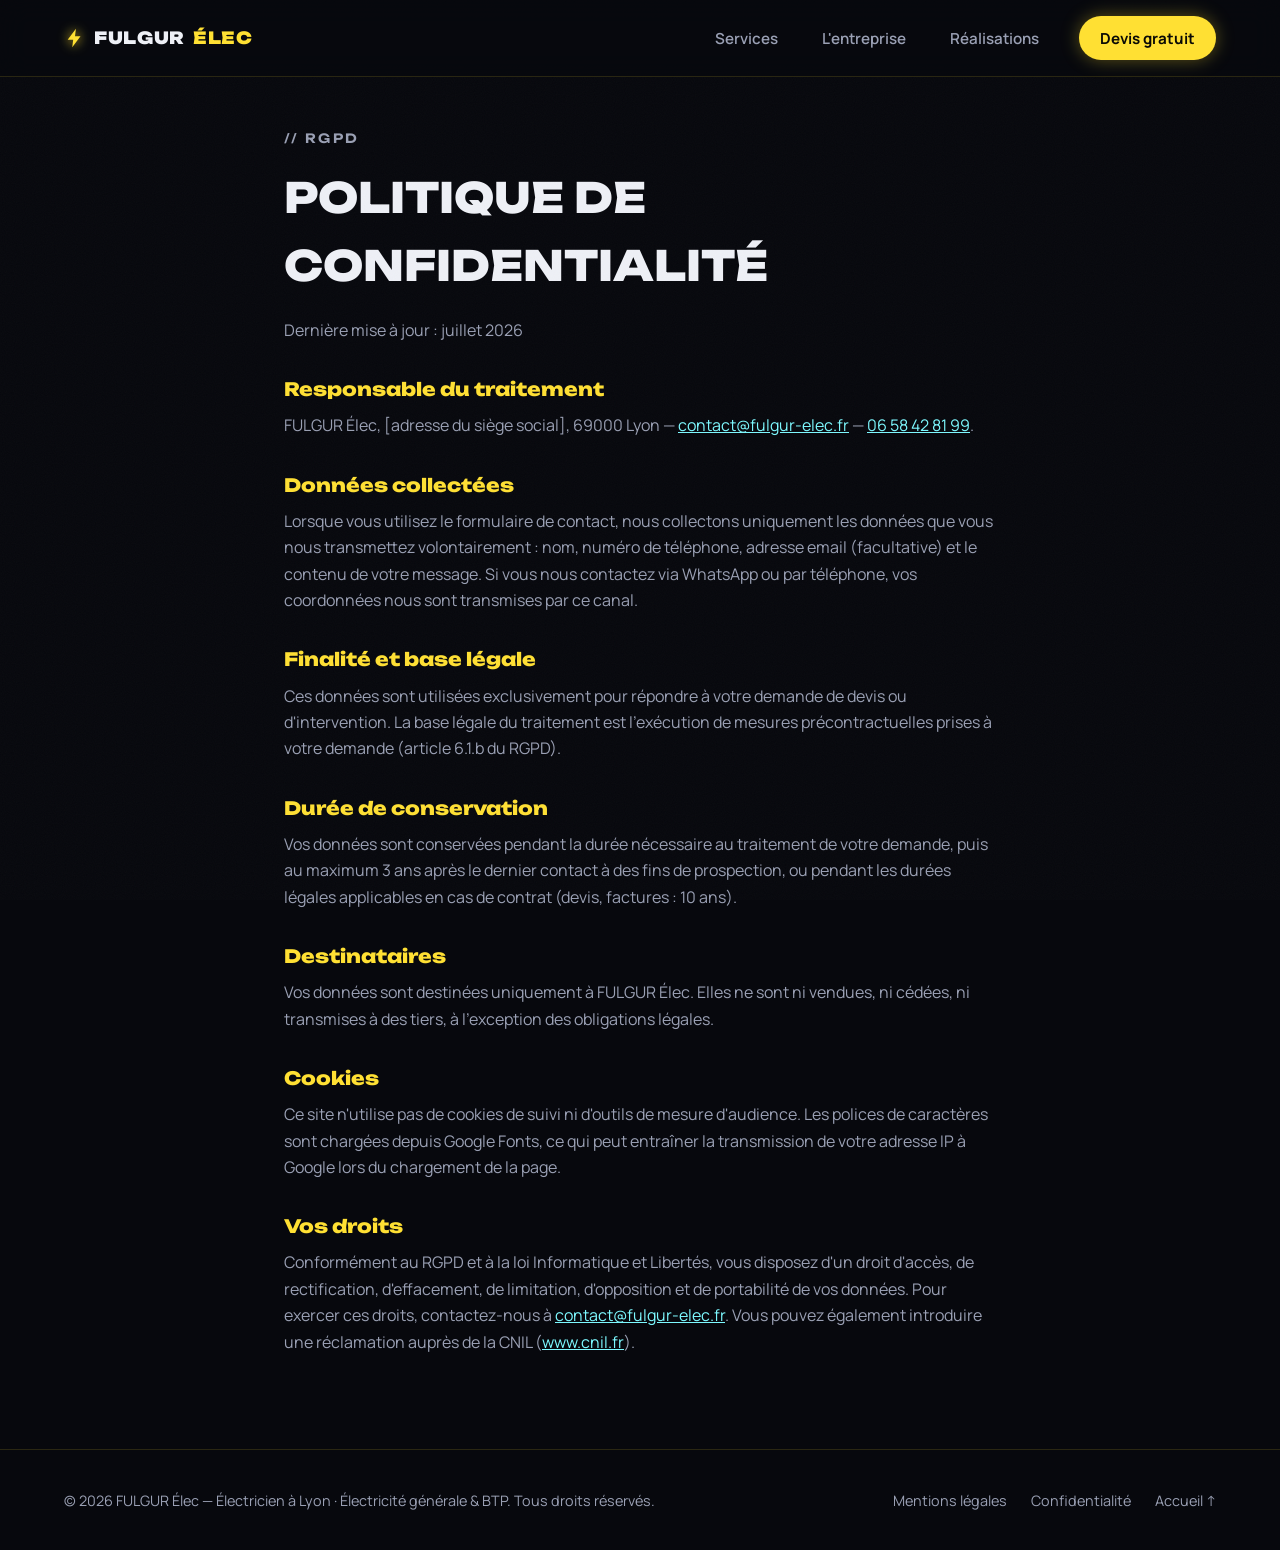
==== confidentialite.html @ 522bb9db "Pages RGPD : mentions légales + politique de confidentialité, liens footer Co-Authored-By: Claude Fa" ====
<!DOCTYPE html>
<html lang="fr">
<head>
<meta charset="UTF-8">
<meta name="viewport" content="width=device-width, initial-scale=1">
<title>Politique de confidentialité — FULGUR Élec, électricien à Lyon</title>
<meta name="description" content="Politique de confidentialité et protection des données personnelles (RGPD) du site FULGUR Élec.">
<meta name="robots" content="noindex">
<link rel="icon" type="image/png" href="favicon.png">
<link rel="preconnect" href="https://fonts.googleapis.com">
<link rel="preconnect" href="https://fonts.gstatic.com" crossorigin>
<link href="https://fonts.googleapis.com/css2?family=Unbounded:wght@400;600;800;900&family=Manrope:wght@400;500;600;700&display=swap" rel="stylesheet">
<link rel="stylesheet" href="styles.css">
</head>
<body>
<a class="skip-link" href="#main">Passer au contenu principal</a>

<header class="nav" id="top">
  <a href="index.html" class="nav__logo" aria-label="FULGUR Élec — accueil">
    <svg viewBox="0 0 24 24" fill="none" aria-hidden="true" class="logo-bolt">
      <path d="M13 2 4 14h6l-1 8 9-12h-6l1-8z" fill="currentColor"/>
    </svg>
    FULGUR<span>ÉLEC</span>
  </a>
  <nav aria-label="Navigation principale" class="nav__links" id="navlinks">
    <a href="index.html#services">Services</a>
    <a href="index.html#chiffres">L'entreprise</a>
    <a href="index.html#realisations">Réalisations</a>
    <a href="index.html#contact" class="nav__cta">Devis gratuit</a>
  </nav>
  <button class="nav__burger" id="burger" aria-label="Ouvrir le menu" aria-expanded="false" aria-controls="navlinks">
    <span></span><span></span><span></span>
  </button>
</header>

<main id="main" class="legal">
  <p class="section-tag">// RGPD</p>
  <h1>Politique de confidentialité</h1>
  <p>Dernière mise à jour : juillet 2026</p>

  <h2>Responsable du traitement</h2>
  <p>FULGUR Élec, [adresse du siège social], 69000 Lyon — <a href="mailto:contact@fulgur-elec.fr">contact@fulgur-elec.fr</a> — <a href="tel:+33658428199">06 58 42 81 99</a>.</p>

  <h2>Données collectées</h2>
  <p>Lorsque vous utilisez le formulaire de contact, nous collectons uniquement les données que vous nous transmettez volontairement : nom, numéro de téléphone, adresse email (facultative) et le contenu de votre message. Si vous nous contactez via WhatsApp ou par téléphone, vos coordonnées nous sont transmises par ce canal.</p>

  <h2>Finalité et base légale</h2>
  <p>Ces données sont utilisées exclusivement pour répondre à votre demande de devis ou d'intervention. La base légale du traitement est l'exécution de mesures précontractuelles prises à votre demande (article 6.1.b du RGPD).</p>

  <h2>Durée de conservation</h2>
  <p>Vos données sont conservées pendant la durée nécessaire au traitement de votre demande, puis au maximum 3 ans après le dernier contact à des fins de prospection, ou pendant les durées légales applicables en cas de contrat (devis, factures : 10 ans).</p>

  <h2>Destinataires</h2>
  <p>Vos données sont destinées uniquement à FULGUR Élec. Elles ne sont ni vendues, ni cédées, ni transmises à des tiers, à l'exception des obligations légales.</p>

  <h2>Cookies</h2>
  <p>Ce site n'utilise pas de cookies de suivi ni d'outils de mesure d'audience. Les polices de caractères sont chargées depuis Google Fonts, ce qui peut entraîner la transmission de votre adresse IP à Google lors du chargement de la page.</p>

  <h2>Vos droits</h2>
  <p>Conformément au RGPD et à la loi Informatique et Libertés, vous disposez d'un droit d'accès, de rectification, d'effacement, de limitation, d'opposition et de portabilité de vos données. Pour exercer ces droits, contactez-nous à <a href="mailto:contact@fulgur-elec.fr">contact@fulgur-elec.fr</a>. Vous pouvez également introduire une réclamation auprès de la CNIL (<a href="https://www.cnil.fr" rel="noopener" target="_blank">www.cnil.fr</a>).</p>
</main>

<footer class="footer">
  <p>© 2026 FULGUR Élec — Électricien à Lyon · Électricité générale &amp; BTP. Tous droits réservés.</p>
  <nav class="footer__legal" aria-label="Liens légaux">
    <a href="mentions-legales.html">Mentions légales</a>
    <a href="confidentialite.html">Confidentialité</a>
    <a href="index.html">Accueil ↑</a>
  </nav>
</footer>

<script src="script.js" defer></script>
</body>
</html>
---- styles.css ----
/* ============ FULGUR ÉLEC — thème haute tension ============ */
:root {
  --bg: #07080d;
  --surface: #0e1018;
  --surface-2: #141726;
  --line: rgba(255, 224, 51, .14);
  --on-surface: #eef0f6;
  --muted: #9aa0b4;
  --primary: #ffe033;         /* jaune électrique */
  --primary-dim: #d4b800;
  --on-primary: #0a0a05;
  --arc: #7df9ff;             /* cyan arc électrique */
  --error: #ff5c5c;
  --success: #4ade80;
  --font-display: "Unbounded", sans-serif;
  --font-body: "Manrope", sans-serif;
}

* { margin: 0; padding: 0; box-sizing: border-box; }
html { scroll-behavior: smooth; }
body {
  background: var(--bg);
  color: var(--on-surface);
  font-family: var(--font-body);
  font-size: 16px;
  line-height: 1.65;
  overflow-x: hidden;
}
img, svg { display: block; }
a { color: inherit; }

/* Grain subtil */
body::before {
  content: ""; position: fixed; inset: 0; pointer-events: none; z-index: 3;
  opacity: .05;
  background-image: url("data:image/svg+xml,%3Csvg xmlns='http://www.w3.org/2000/svg' width='120' height='120'%3E%3Cfilter id='n'%3E%3CfeTurbulence type='fractalNoise' baseFrequency='0.9' numOctaves='2'/%3E%3C/filter%3E%3Crect width='120' height='120' filter='url(%23n)' opacity='0.6'/%3E%3C/svg%3E");
}

.skip-link {
  position: absolute; left: -999px; top: 0; z-index: 100;
  background: var(--primary); color: var(--on-primary);
  padding: .75rem 1.25rem; font-weight: 700; text-decoration: none;
}
.skip-link:focus { left: 0; }

:focus-visible { outline: 3px solid var(--arc); outline-offset: 3px; border-radius: 4px; }

#sparks { position: fixed; inset: 0; z-index: 1; pointer-events: none; }

/* ============ NAV ============ */
.nav {
  position: fixed; top: 0; left: 0; right: 0; z-index: 50;
  display: flex; align-items: center; justify-content: space-between;
  padding: 1rem clamp(1.25rem, 5vw, 4rem);
  background: color-mix(in srgb, var(--bg) 78%, transparent);
  backdrop-filter: blur(14px);
  border-bottom: 1px solid var(--line);
}
.nav__logo {
  display: flex; align-items: center; gap: .5rem;
  font-family: var(--font-display); font-weight: 900; font-size: 1.05rem;
  letter-spacing: .04em; text-decoration: none; color: var(--on-surface);
  min-height: 44px;
}
.nav__logo span { color: var(--primary); }
.logo-bolt { width: 22px; height: 22px; color: var(--primary); filter: drop-shadow(0 0 6px var(--primary)); }
.nav__links { display: flex; align-items: center; gap: clamp(1rem, 3vw, 2.25rem); }
.nav__links a {
  text-decoration: none; color: var(--muted); font-weight: 600; font-size: .95rem;
  padding: .6rem .25rem; min-height: 44px; display: inline-flex; align-items: center;
  transition: color .2s ease;
}
.nav__links a:hover { color: var(--primary); }
.nav__cta {
  background: var(--primary); color: var(--on-primary) !important;
  padding: .6rem 1.3rem !important; border-radius: 999px; font-weight: 700 !important;
  box-shadow: 0 0 18px rgba(255, 224, 51, .35);
  transition: transform .15s ease, box-shadow .2s ease;
}
.nav__cta:hover { transform: translateY(-2px); box-shadow: 0 0 30px rgba(255, 224, 51, .55); }
.nav__burger { display: none; }

/* ============ HERO ============ */
.hero {
  position: relative; min-height: 100dvh;
  display: flex; align-items: center; justify-content: center;
  padding: 7rem 1.5rem 5rem; overflow: hidden;
}
.hero__grid {
  position: absolute; inset: 0; z-index: 0;
  background-image:
    linear-gradient(var(--line) 1px, transparent 1px),
    linear-gradient(90deg, var(--line) 1px, transparent 1px);
  background-size: 64px 64px;
  mask-image: radial-gradient(ellipse 80% 70% at 50% 40%, black 30%, transparent 75%);
  -webkit-mask-image: radial-gradient(ellipse 80% 70% at 50% 40%, black 30%, transparent 75%);
}
.hero__flash {
  position: absolute; inset: 0; z-index: 0; background: var(--arc); opacity: 0;
  animation: flash 7s infinite;
  mix-blend-mode: screen;
}
@keyframes flash {
  0%, 91%, 95%, 100% { opacity: 0; }
  92% { opacity: .10; }
  93% { opacity: .02; }
  94% { opacity: .14; }
}

/* Éclairs SVG */
.bolt { position: absolute; top: -5%; height: 110%; width: clamp(90px, 12vw, 180px); z-index: 0; }
.bolt--1 { left: 6%; }
.bolt--2 { right: 8%; }
.bolt--3 { left: 45%; opacity: .6; }
.bolt-path {
  fill: none; stroke: var(--primary); stroke-width: 3; stroke-linejoin: round;
  stroke-dasharray: 1400; stroke-dashoffset: 1400;
  filter: drop-shadow(0 0 8px var(--primary)) drop-shadow(0 0 24px rgba(255,224,51,.6));
  animation: strike 7s infinite;
}
.bolt--2 .bolt-path { stroke: var(--arc); filter: drop-shadow(0 0 8px var(--arc)) drop-shadow(0 0 24px rgba(125,249,255,.5)); animation-delay: 2.3s; }
.bolt--3 .bolt-path { animation-delay: 4.6s; stroke-width: 2; }
@keyframes strike {
  0%, 88% { stroke-dashoffset: 1400; opacity: 0; }
  90% { stroke-dashoffset: 0; opacity: 1; }
  92% { opacity: .25; }
  94% { opacity: 1; }
  97%, 100% { stroke-dashoffset: 0; opacity: 0; }
}

.hero__inner {
  position: relative; z-index: 2;
  display: grid; grid-template-columns: 1fr 1fr;
  gap: clamp(2rem, 5vw, 4.5rem); align-items: center;
  max-width: 1200px; width: 100%;
}
.hero__content { text-align: left; }

.hero__media { min-width: 0; display: flex; }
.hero__media-frame {
  position: relative; border-radius: 22px; overflow: hidden;
  width: 100%; display: flex;
  border: 1px solid rgba(255,224,51,.35);
  box-shadow: 0 0 40px rgba(255,224,51,.18), 0 24px 60px rgba(0,0,0,.55);
}
.hero__media-frame::after {
  content: ""; position: absolute; inset: 0; pointer-events: none;
  background: linear-gradient(180deg, transparent 65%, rgba(7,8,13,.55));
}
.hero__media video {
  display: block; width: 100%; aspect-ratio: 16 / 9; object-fit: cover;
}
.hero__kicker {
  display: inline-flex; align-items: center; gap: .55rem;
  font-size: .85rem; font-weight: 700; letter-spacing: .14em; text-transform: uppercase;
  color: var(--arc); border: 1px solid rgba(125,249,255,.3); border-radius: 999px;
  padding: .45rem 1.1rem; margin-bottom: 1.75rem;
  background: rgba(125,249,255,.05);
}
.live-dot {
  width: 8px; height: 8px; border-radius: 50%; background: var(--success);
  box-shadow: 0 0 8px var(--success);
  animation: pulse 1.6s ease-in-out infinite;
}
@keyframes pulse { 50% { opacity: .35; } }

.hero__title {
  font-family: var(--font-display); font-weight: 900;
  font-size: clamp(2rem, 5.5vw, 4.2rem); line-height: 1.06;
  text-transform: uppercase; letter-spacing: .01em;
  display: flex; flex-direction: column; align-items: flex-start; gap: .1em;
}
.hero__title .stroke {
  color: transparent; -webkit-text-stroke: 2px var(--on-surface);
}
.hero__title .volt {
  color: var(--primary);
  text-shadow: 0 0 24px rgba(255,224,51,.5), 0 0 80px rgba(255,224,51,.25);
  display: inline-flex; align-items: center; gap: .15em;
}
.title-bolt { width: .7em; height: .7em; color: var(--arc); filter: drop-shadow(0 0 10px var(--arc)); animation: flicker 3.5s infinite; }
@keyframes flicker { 0%,100% {opacity:1} 6% {opacity:.2} 9% {opacity:1} 54% {opacity:1} 56% {opacity:.4} 58% {opacity:1} }

.hero__sub {
  color: var(--muted); font-size: clamp(1rem, 2vw, 1.2rem);
  max-width: 560px; margin: 1.75rem 0 2.5rem;
}
.hero__actions { display: flex; gap: 1rem; flex-wrap: wrap; }

.btn {
  display: inline-flex; align-items: center; gap: .6rem;
  min-height: 52px; padding: .9rem 1.9rem; border-radius: 999px;
  font-family: var(--font-body); font-weight: 700; font-size: 1rem;
  text-decoration: none; border: none; cursor: pointer;
  touch-action: manipulation;
  transition: transform .15s ease, box-shadow .25s ease, background .2s ease;
}
.btn svg { width: 20px; height: 20px; }
.btn:active { transform: scale(.97); }
.btn--primary {
  background: var(--primary); color: var(--on-primary);
  box-shadow: 0 0 24px rgba(255,224,51,.35), inset 0 -3px 0 rgba(0,0,0,.18);
}
.btn--primary:hover { transform: translateY(-2px); box-shadow: 0 0 44px rgba(255,224,51,.6); }
.btn--ghost {
  background: transparent; color: var(--on-surface);
  border: 1.5px solid rgba(238,240,246,.28);
}
.btn--ghost:hover { border-color: var(--arc); color: var(--arc); box-shadow: 0 0 20px rgba(125,249,255,.25); }
.btn--full { width: 100%; justify-content: center; }

/* Reveal au chargement */
.reveal { opacity: 0; transform: translateY(26px); animation: rise .8s cubic-bezier(.2,.8,.2,1) forwards; }
.r1 { animation-delay: .1s } .r2 { animation-delay: .22s } .r3 { animation-delay: .34s }
.r4 { animation-delay: .5s } .r5 { animation-delay: .64s }
@keyframes rise { to { opacity: 1; transform: none; } }

/* Marquee */
.hero__marquee {
  position: absolute; bottom: 0; left: 0; right: 0; z-index: 2;
  border-top: 1px solid var(--line);
  background: color-mix(in srgb, var(--bg) 65%, transparent);
  overflow: hidden; padding: .85rem 0;
  -webkit-mask-image: linear-gradient(90deg, transparent, black 12%, black 88%, transparent);
  mask-image: linear-gradient(90deg, transparent, black 12%, black 88%, transparent);
}
.marquee__track {
  display: flex; gap: 3rem; width: max-content;
  animation: scroll 26s linear infinite;
  font-family: var(--font-display); font-size: .8rem; font-weight: 600;
  letter-spacing: .18em; color: var(--muted); white-space: nowrap;
}
@keyframes scroll { to { transform: translateX(-50%); } }

/* ============ SECTIONS ============ */
section { position: relative; z-index: 2; }
.section-head { max-width: 1120px; margin: 0 auto; padding: 0 1.5rem; }
.section-tag {
  font-family: var(--font-display); font-size: .8rem; font-weight: 600;
  letter-spacing: .2em; text-transform: uppercase; color: var(--arc);
  margin-bottom: .9rem;
}
h2 {
  font-family: var(--font-display); font-weight: 800;
  font-size: clamp(1.7rem, 4.5vw, 2.8rem); line-height: 1.15; text-transform: uppercase;
}
.accent { color: var(--primary); text-shadow: 0 0 20px rgba(255,224,51,.4); }

/* Services */
.services { padding: clamp(4.5rem, 10vw, 8rem) 0; }
.services__grid {
  max-width: 1120px; margin: 3rem auto 0; padding: 0 1.5rem;
  display: grid; grid-template-columns: repeat(auto-fit, minmax(300px, 1fr)); gap: 1.25rem;
}
.card {
  position: relative; overflow: hidden;
  background: var(--surface); border: 1px solid var(--line); border-radius: 18px;
  padding: 2rem 1.75rem;
  opacity: 0; transform: translateY(30px);
  transition: transform .3s ease, border-color .3s ease, box-shadow .3s ease;
}
.card.in-view { animation: rise .7s cubic-bezier(.2,.8,.2,1) forwards; animation-delay: calc(var(--i) * 90ms); }
.card:hover { border-color: rgba(255,224,51,.5); box-shadow: 0 12px 40px rgba(0,0,0,.5), 0 0 24px rgba(255,224,51,.12); transform: translateY(-4px); }
.card__zap {
  position: absolute; top: 0; left: -100%; height: 2px; width: 100%;
  background: linear-gradient(90deg, transparent, var(--primary), var(--arc), transparent);
  transition: left .5s ease;
}
.card:hover .card__zap { left: 100%; }
.card__icon {
  width: 52px; height: 52px; border-radius: 14px;
  display: grid; place-items: center; margin-bottom: 1.25rem;
  background: rgba(255,224,51,.09); color: var(--primary);
  border: 1px solid rgba(255,224,51,.25);
}
.card__icon svg { width: 26px; height: 26px; }
.card h3 { font-family: var(--font-display); font-size: 1.05rem; font-weight: 600; margin-bottom: .6rem; }
.card p { color: var(--muted); font-size: .95rem; }

/* Stats */
.stats { padding: clamp(3.5rem, 8vw, 6rem) 1.5rem; background: var(--surface); border-block: 1px solid var(--line); }
.stats__wire { max-width: 1120px; margin: 0 auto 2.5rem; }
.stats__wire svg { width: 100%; height: 44px; }
.wire-path { fill: none; stroke: rgba(255,224,51,.35); stroke-width: 2; }
.wire-pulse { fill: var(--arc); filter: drop-shadow(0 0 8px var(--arc)); animation: travel 4s linear infinite; }
@keyframes travel {
  0%   { cx: 0; cy: 30; }  25% { cx: 300px; cy: 30px; }
  100% { cx: 1200px; cy: 30px; }
}
.wire-pulse { offset-path: path("M0 30 H300 l15 -20 15 40 15 -40 15 40 15 -20 H1200"); animation: travelPath 4s linear infinite; }
@keyframes travelPath { from { offset-distance: 0%; } to { offset-distance: 100%; } }
.stats__grid {
  max-width: 1120px; margin: 0 auto;
  display: grid; grid-template-columns: repeat(auto-fit, minmax(180px, 1fr)); gap: 2rem;
  text-align: center;
}
.stat__num {
  display: block; font-family: var(--font-display); font-weight: 900;
  font-size: clamp(2.2rem, 6vw, 3.6rem); color: var(--primary);
  font-variant-numeric: tabular-nums;
  text-shadow: 0 0 24px rgba(255,224,51,.4);
}
.stat__num::after { content: "+"; color: var(--arc); font-size: .6em; vertical-align: super; }
.stat__label { color: var(--muted); font-weight: 600; font-size: .92rem; text-transform: uppercase; letter-spacing: .08em; }

/* Works */
.works { padding: clamp(4.5rem, 10vw, 8rem) 0; }
.works__grid {
  max-width: 1120px; margin: 3rem auto 0; padding: 0 1.5rem;
  display: grid; grid-template-columns: repeat(auto-fit, minmax(290px, 1fr)); gap: 1.5rem;
}
.work { opacity: 0; transform: translateY(30px); }
.work.in-view { animation: rise .7s cubic-bezier(.2,.8,.2,1) forwards; animation-delay: calc(var(--i) * 110ms); }
.work__visual {
  aspect-ratio: 4 / 3; border-radius: 18px; margin-bottom: 1.1rem;
  display: grid; place-items: center; overflow: hidden;
  border: 1px solid var(--line); position: relative;
}
.work__visual img {
  position: absolute; inset: 0; width: 100%; height: 100%; object-fit: cover;
  filter: saturate(.9) contrast(1.05);
  transition: transform .4s ease;
}
.work:hover .work__visual img { transform: scale(1.05); }
.work__visual span {
  position: relative; z-index: 2;
  font-family: var(--font-display); font-weight: 900; font-size: 3.4rem;
  color: transparent; -webkit-text-stroke: 2px rgba(255,224,51,.85);
  text-shadow: 0 4px 24px rgba(0,0,0,.6);
}
.work__visual::before {
  content: ""; position: absolute; inset: 0; z-index: 1;
  background: linear-gradient(180deg, rgba(7,8,13,.1), rgba(7,8,13,.55));
}
.work__visual--a { background: radial-gradient(circle at 25% 20%, rgba(255,224,51,.22), transparent 60%), var(--surface-2); }
.work__visual--b { background: radial-gradient(circle at 75% 30%, rgba(125,249,255,.18), transparent 60%), var(--surface-2); }
.work__visual--c { background: radial-gradient(circle at 50% 85%, rgba(255,224,51,.16), transparent 55%), var(--surface-2); }
.work__visual::after {
  content: ""; position: absolute; inset: 0; z-index: 1;
  background-image: linear-gradient(var(--line) 1px, transparent 1px), linear-gradient(90deg, var(--line) 1px, transparent 1px);
  background-size: 32px 32px; opacity: .35;
}
.work h3 { font-family: var(--font-display); font-size: 1rem; font-weight: 600; margin-bottom: .35rem; }
.work p { color: var(--muted); font-size: .92rem; }

/* Contact */
.contact { padding: clamp(4.5rem, 10vw, 8rem) 1.5rem; background: var(--surface); border-top: 1px solid var(--line); }
.contact__inner {
  max-width: 1120px; margin: 0 auto;
  display: grid; grid-template-columns: 1fr 1fr; gap: clamp(2.5rem, 6vw, 5rem);
  align-items: start;
}
.contact__sub { color: var(--muted); margin: 1.25rem 0 2rem; max-width: 42ch; }
.contact__infos { list-style: none; display: grid; gap: 1rem; }
.contact__infos li { display: flex; align-items: center; gap: .8rem; color: var(--on-surface); font-weight: 600; min-height: 44px; }
.contact__infos svg { width: 20px; height: 20px; color: var(--primary); flex-shrink: 0; }
.contact__infos a { text-decoration: none; }
.contact__infos a:hover { color: var(--primary); }

.contact__form {
  background: var(--bg); border: 1px solid var(--line); border-radius: 20px;
  padding: clamp(1.25rem, 4vw, 2.5rem); display: grid; gap: 1.2rem;
  min-width: 0; max-width: 100%;
}
.contact__text { min-width: 0; }
.field { display: grid; gap: .45rem; }
.field label { font-weight: 700; font-size: .92rem; }
.field label span { color: var(--primary); }
.field { min-width: 0; }
.field input, .field textarea {
  background: var(--surface-2); border: 1.5px solid var(--line); border-radius: 12px;
  padding: .85rem 1rem; color: var(--on-surface); font-family: var(--font-body); font-size: 1rem;
  min-height: 48px; resize: vertical;
  width: 100%; min-width: 0;
  transition: border-color .2s ease, box-shadow .2s ease;
}
.field input:focus, .field textarea:focus {
  outline: none; border-color: var(--primary); box-shadow: 0 0 0 3px rgba(255,224,51,.18);
}
.field.invalid input, .field.invalid textarea { border-color: var(--error); }
.field__error { color: var(--error); font-size: .85rem; font-weight: 600; }
.form__success { color: var(--success); font-weight: 700; text-align: center; }

/* WhatsApp flottant */
.whatsapp-fab {
  position: fixed; right: 1.25rem; bottom: 1.25rem; z-index: 60;
  width: 58px; height: 58px; border-radius: 50%;
  display: grid; place-items: center;
  background: #25d366; color: #fff;
  box-shadow: 0 6px 24px rgba(0,0,0,.45), 0 0 20px rgba(37,211,102,.45);
  transition: transform .15s ease, box-shadow .2s ease;
  touch-action: manipulation;
}
.whatsapp-fab svg { width: 30px; height: 30px; }
.whatsapp-fab:hover { transform: translateY(-3px) scale(1.05); box-shadow: 0 10px 32px rgba(0,0,0,.5), 0 0 32px rgba(37,211,102,.65); }
.whatsapp-fab:active { transform: scale(.95); }

/* Footer */
.footer {
  display: flex; justify-content: space-between; align-items: center; flex-wrap: wrap; gap: 1rem;
  padding: 1.75rem clamp(1.25rem, 5vw, 4rem);
  border-top: 1px solid var(--line); color: var(--muted); font-size: .9rem;
  position: relative; z-index: 2;
}
.footer a { color: var(--muted); text-decoration: none; min-height: 44px; display: inline-flex; align-items: center; }
.footer a:hover { color: var(--primary); }

.footer__legal { display: flex; gap: 1.5rem; flex-wrap: wrap; }

/* Pages légales */
.legal {
  max-width: 760px; margin: 0 auto; position: relative; z-index: 2;
  padding: 8rem 1.5rem 5rem;
}
.legal h1 {
  font-family: var(--font-display); font-weight: 800; text-transform: uppercase;
  font-size: clamp(1.8rem, 5vw, 2.6rem); margin-bottom: 1rem;
}
.legal h2 {
  font-size: 1.15rem; margin: 2.25rem 0 .75rem; text-transform: none;
  color: var(--primary);
}
.legal p { color: var(--muted); margin-bottom: .9rem; }
.legal a { color: var(--arc); }
.legal strong { color: var(--on-surface); }

/* ============ RESPONSIVE ============ */
@media (max-width: 768px) {
  .nav__burger {
    display: flex; flex-direction: column; justify-content: center; gap: 5px;
    width: 48px; height: 48px; align-items: center;
    background: transparent; border: 1px solid var(--line); border-radius: 10px; cursor: pointer;
  }
  .nav__burger span { width: 20px; height: 2px; background: var(--on-surface); transition: transform .25s ease, opacity .2s ease; }
  .nav__burger[aria-expanded="true"] span:nth-child(1) { transform: translateY(7px) rotate(45deg); }
  .nav__burger[aria-expanded="true"] span:nth-child(2) { opacity: 0; }
  .nav__burger[aria-expanded="true"] span:nth-child(3) { transform: translateY(-7px) rotate(-45deg); }
  .nav__links {
    position: fixed; top: 64px; left: 0; right: 0;
    flex-direction: column; align-items: stretch; gap: 0;
    background: var(--surface); border-bottom: 1px solid var(--line);
    padding: .5rem 1.25rem 1.25rem;
    transform: translateY(-130%); transition: transform .3s ease;
  }
  .nav__links.open { transform: none; }
  .nav__links a { padding: .9rem .25rem; }
  .nav__cta { justify-content: center; display: flex; margin-top: .75rem; }
  .contact__inner { grid-template-columns: 1fr; }
  .bolt--3 { display: none; }
  .hero__inner { grid-template-columns: 1fr; }
  .hero { padding-top: 6rem; }
}

/* ============ REDUCED MOTION ============ */
@media (prefers-reduced-motion: reduce) {
  html { scroll-behavior: auto; }
  *, *::before, *::after { animation-duration: .01ms !important; animation-iteration-count: 1 !important; transition-duration: .01ms !important; }
  .reveal, .card, .work { opacity: 1; transform: none; }
  .bolt-path { stroke-dashoffset: 0; opacity: .5; }
  .hero__flash, #sparks { display: none; }
}
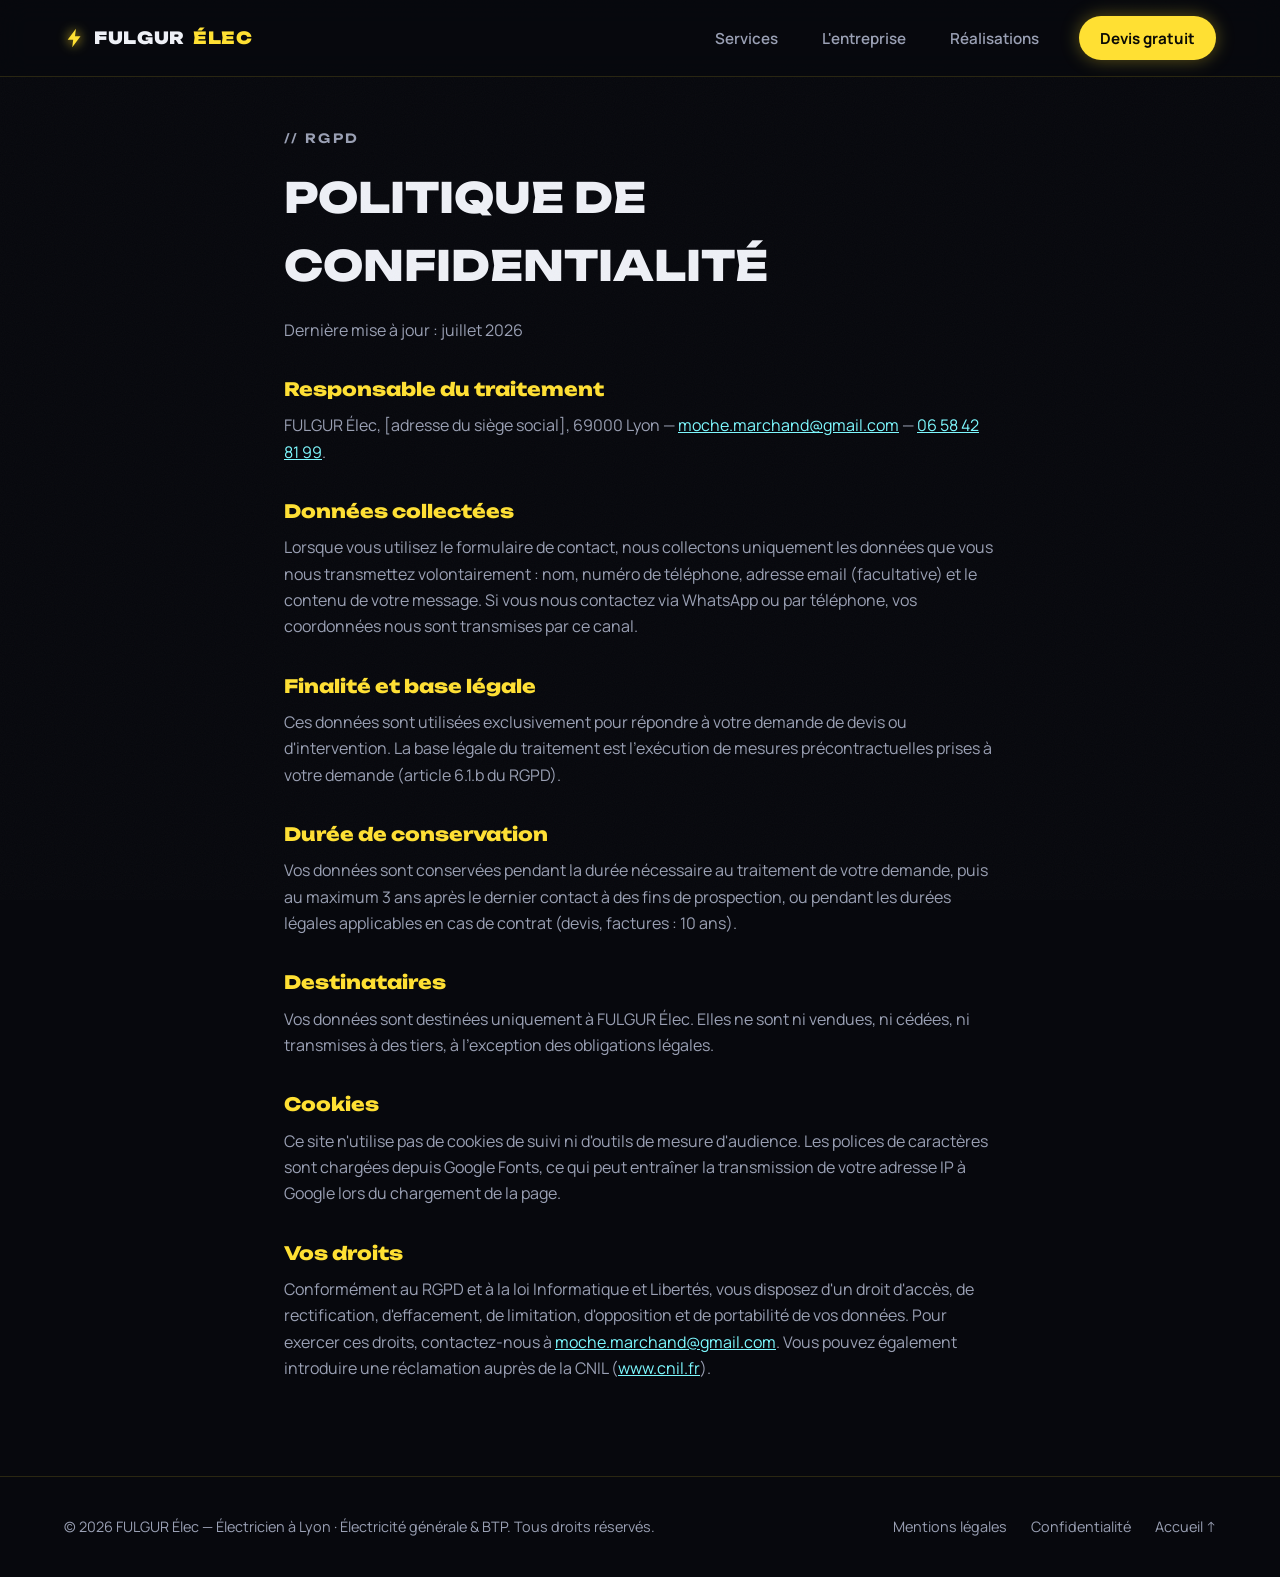
==== commit 925009db: "Mise à jour de l'adresse email de contact Co-Authored-By: Claude Fable 5 <noreply@anthropic.com>" ====
--- a/confidentialite.html
+++ b/confidentialite.html
@@ -39,7 +39,7 @@
   <p>Dernière mise à jour : juillet 2026</p>
 
   <h2>Responsable du traitement</h2>
-  <p>FULGUR Élec, [adresse du siège social], 69000 Lyon — <a href="mailto:contact@fulgur-elec.fr">contact@fulgur-elec.fr</a> — <a href="tel:+33658428199">06 58 42 81 99</a>.</p>
+  <p>FULGUR Élec, [adresse du siège social], 69000 Lyon — <a href="mailto:moche.marchand@gmail.com">moche.marchand@gmail.com</a> — <a href="tel:+33658428199">06 58 42 81 99</a>.</p>
 
   <h2>Données collectées</h2>
   <p>Lorsque vous utilisez le formulaire de contact, nous collectons uniquement les données que vous nous transmettez volontairement : nom, numéro de téléphone, adresse email (facultative) et le contenu de votre message. Si vous nous contactez via WhatsApp ou par téléphone, vos coordonnées nous sont transmises par ce canal.</p>
@@ -57,7 +57,7 @@
   <p>Ce site n'utilise pas de cookies de suivi ni d'outils de mesure d'audience. Les polices de caractères sont chargées depuis Google Fonts, ce qui peut entraîner la transmission de votre adresse IP à Google lors du chargement de la page.</p>
 
   <h2>Vos droits</h2>
-  <p>Conformément au RGPD et à la loi Informatique et Libertés, vous disposez d'un droit d'accès, de rectification, d'effacement, de limitation, d'opposition et de portabilité de vos données. Pour exercer ces droits, contactez-nous à <a href="mailto:contact@fulgur-elec.fr">contact@fulgur-elec.fr</a>. Vous pouvez également introduire une réclamation auprès de la CNIL (<a href="https://www.cnil.fr" rel="noopener" target="_blank">www.cnil.fr</a>).</p>
+  <p>Conformément au RGPD et à la loi Informatique et Libertés, vous disposez d'un droit d'accès, de rectification, d'effacement, de limitation, d'opposition et de portabilité de vos données. Pour exercer ces droits, contactez-nous à <a href="mailto:moche.marchand@gmail.com">moche.marchand@gmail.com</a>. Vous pouvez également introduire une réclamation auprès de la CNIL (<a href="https://www.cnil.fr" rel="noopener" target="_blank">www.cnil.fr</a>).</p>
 </main>
 
 <footer class="footer">
--- a/styles.css
+++ b/styles.css
@@ -356,6 +356,13 @@
 .contact__infos svg { width: 20px; height: 20px; color: var(--primary); flex-shrink: 0; }
 .contact__infos a { text-decoration: none; }
 .contact__infos a:hover { color: var(--primary); }
+
+.contact__photo { margin-top: 2rem; }
+.contact__photo img {
+  width: 100%; max-width: 100%; height: auto; aspect-ratio: 16 / 10; object-fit: cover;
+  border-radius: 18px; border: 1px solid var(--line);
+  box-shadow: 0 12px 40px rgba(0,0,0,.45);
+}
 
 .contact__form {
   background: var(--bg); border: 1px solid var(--line); border-radius: 20px;
@@ -449,6 +456,8 @@
   .bolt--3 { display: none; }
   .hero__inner { grid-template-columns: 1fr; }
   .hero { padding-top: 6rem; }
+  .work__visual { aspect-ratio: 16 / 9; }
+  .work__visual span { font-size: 2.4rem; }
 }
 
 /* ============ REDUCED MOTION ============ */
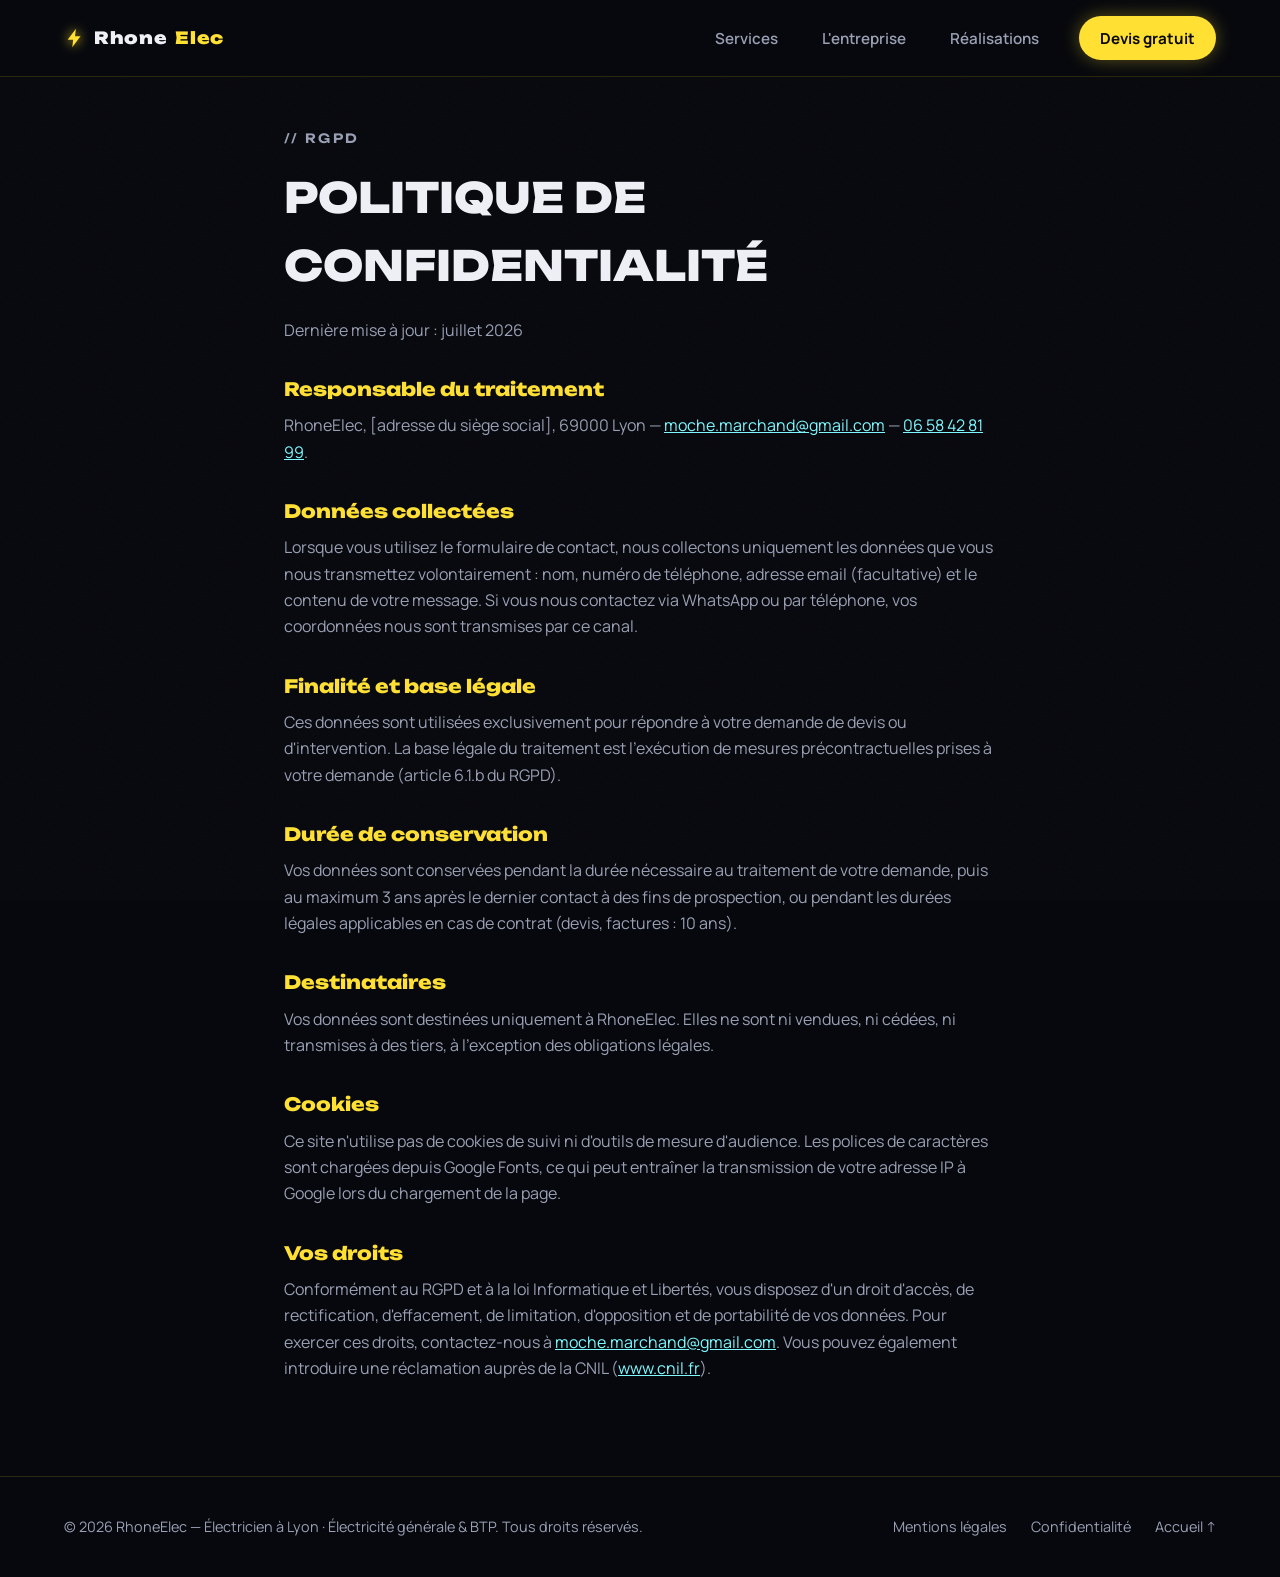
==== commit 4e0f2d71: "Renommage du site en RhoneElec Co-Authored-By: Claude Fable 5 <noreply@anthropic.com>" ====
--- a/confidentialite.html
+++ b/confidentialite.html
@@ -3,8 +3,8 @@
 <head>
 <meta charset="UTF-8">
 <meta name="viewport" content="width=device-width, initial-scale=1">
-<title>Politique de confidentialité — FULGUR Élec, électricien à Lyon</title>
-<meta name="description" content="Politique de confidentialité et protection des données personnelles (RGPD) du site FULGUR Élec.">
+<title>Politique de confidentialité — RhoneElec, électricien à Lyon</title>
+<meta name="description" content="Politique de confidentialité et protection des données personnelles (RGPD) du site RhoneElec.">
 <meta name="robots" content="noindex">
 <link rel="icon" type="image/png" href="favicon.png">
 <link rel="preconnect" href="https://fonts.googleapis.com">
@@ -16,11 +16,11 @@
 <a class="skip-link" href="#main">Passer au contenu principal</a>
 
 <header class="nav" id="top">
-  <a href="index.html" class="nav__logo" aria-label="FULGUR Élec — accueil">
+  <a href="index.html" class="nav__logo" aria-label="RhoneElec — accueil">
     <svg viewBox="0 0 24 24" fill="none" aria-hidden="true" class="logo-bolt">
       <path d="M13 2 4 14h6l-1 8 9-12h-6l1-8z" fill="currentColor"/>
     </svg>
-    FULGUR<span>ÉLEC</span>
+    Rhone<span>Elec</span>
   </a>
   <nav aria-label="Navigation principale" class="nav__links" id="navlinks">
     <a href="index.html#services">Services</a>
@@ -39,7 +39,7 @@
   <p>Dernière mise à jour : juillet 2026</p>
 
   <h2>Responsable du traitement</h2>
-  <p>FULGUR Élec, [adresse du siège social], 69000 Lyon — <a href="mailto:moche.marchand@gmail.com">moche.marchand@gmail.com</a> — <a href="tel:+33658428199">06 58 42 81 99</a>.</p>
+  <p>RhoneElec, [adresse du siège social], 69000 Lyon — <a href="mailto:moche.marchand@gmail.com">moche.marchand@gmail.com</a> — <a href="tel:+33658428199">06 58 42 81 99</a>.</p>
 
   <h2>Données collectées</h2>
   <p>Lorsque vous utilisez le formulaire de contact, nous collectons uniquement les données que vous nous transmettez volontairement : nom, numéro de téléphone, adresse email (facultative) et le contenu de votre message. Si vous nous contactez via WhatsApp ou par téléphone, vos coordonnées nous sont transmises par ce canal.</p>
@@ -51,7 +51,7 @@
   <p>Vos données sont conservées pendant la durée nécessaire au traitement de votre demande, puis au maximum 3 ans après le dernier contact à des fins de prospection, ou pendant les durées légales applicables en cas de contrat (devis, factures : 10 ans).</p>
 
   <h2>Destinataires</h2>
-  <p>Vos données sont destinées uniquement à FULGUR Élec. Elles ne sont ni vendues, ni cédées, ni transmises à des tiers, à l'exception des obligations légales.</p>
+  <p>Vos données sont destinées uniquement à RhoneElec. Elles ne sont ni vendues, ni cédées, ni transmises à des tiers, à l'exception des obligations légales.</p>
 
   <h2>Cookies</h2>
   <p>Ce site n'utilise pas de cookies de suivi ni d'outils de mesure d'audience. Les polices de caractères sont chargées depuis Google Fonts, ce qui peut entraîner la transmission de votre adresse IP à Google lors du chargement de la page.</p>
@@ -61,7 +61,7 @@
 </main>
 
 <footer class="footer">
-  <p>© 2026 FULGUR Élec — Électricien à Lyon · Électricité générale &amp; BTP. Tous droits réservés.</p>
+  <p>© 2026 RhoneElec — Électricien à Lyon · Électricité générale &amp; BTP. Tous droits réservés.</p>
   <nav class="footer__legal" aria-label="Liens légaux">
     <a href="mentions-legales.html">Mentions légales</a>
     <a href="confidentialite.html">Confidentialité</a>
